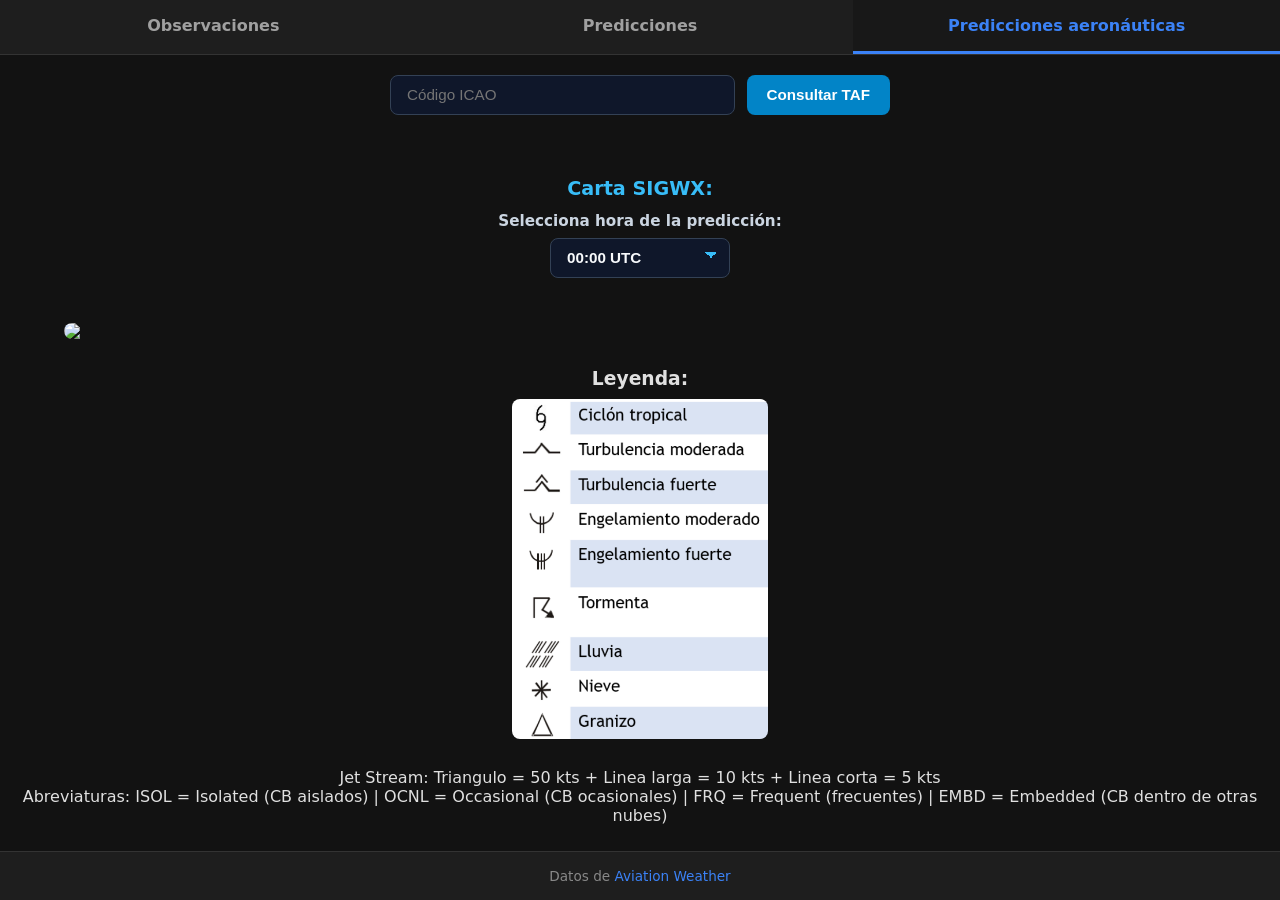
==== aviation.html @ 2f554a5f "Add files via upload" ====
<!DOCTYPE html>
<html lang="es">
<head>
  <meta charset="UTF-8">
  <meta name="viewport" content="width=device-width, initial-scale=1.0">
  <title>Predicciones Aeronáuticas (TAF)</title>
  <link rel="stylesheet" href="styles_aviation.css">
</head>
<body>
  <nav class="main-nav">
    <a href="index.html" class="nav-btn">Observaciones</a>
    <a href="predicciones.html" class="nav-btn">Predicciones</a>
    <a href="aviation.html" class="nav-btn active">Predicciones aeronáuticas</a>
  </nav>
  <main class="content-container">
    <section class="obs-section">
      <div class="search-box">
        <input type="text" id="taf-input" placeholder="Código ICAO">
        <button id="taf-btn">Consultar TAF</button>
      </div>
      <div id="taf-display" class="taf-container"></div>
    </section>
    <section>
      <div class="model-title">Carta SIGWX:</div>
      <label for="vedurRun" class="vedurRun">Selecciona hora de la predicción:</label>
      <select id="vedurRun" class="vedurRun">
        <option value="0000">00:00 UTC</option>
        <option value="0600">06:00 UTC</option>
        <option value="1200">12:00 UTC</option>
        <option value="1800">18:00 UTC</option>
      </select>
      <br>
      <img id="vedurImage" src="https://www.vedur.is/photos/flugkort/PGDE14_EGRR_0000.png">
      <br>
      <h3 style="text-align: center;">Leyenda:</h3>
      <img class="simbolos-image" src="simbolos.png">
      <br>
      <p style="text-align: center;">Jet Stream: Triangulo = 50 kts + Linea larga = 10 kts + Linea corta = 5 kts</p>
      <p style="text-align: center;">Abreviaturas: ISOL = Isolated (CB aislados) | OCNL = Occasional (CB ocasionales) | FRQ = Frequent (frecuentes) | EMBD = Embedded (CB dentro de otras nubes)</p>
    </section>
  </main>
  <footer class="main-footer">
    <p>Datos de <a href="https://aviationweather.gov/" target="_blank" rel="noopener">Aviation Weather</a></p>
  </footer>
  <script src="script_aviation.js"></script>
</body>
</html>
---- styles_aviation.css ----
* {
  box-sizing: border-box;
  margin: 0;
  padding: 0;
}

body {
  font-family: system-ui, -apple-system, BlinkMacSystemFont, "Segoe UI", Roboto, sans-serif;
  background-color: #121212;
  color: #e0e0e0;
  display: flex;
  flex-direction: column;
  min-height: 100vh;
}

.main-nav {
  width: 100%;
  background-color: #1e1e1e;
  display: flex;
  border-bottom: 1px solid #333;
}

.nav-btn {
  flex: 1;
  text-align: center;
  padding: 16px 0;
  color: #a0a0a0;
  text-decoration: none;
  font-weight: 600;
  font-size: 1rem;
  transition: background-color 0.2s, color 0.2s;
}

.nav-btn:hover {
  background-color: #2a2a2a;
  color: #ffffff;
}

.nav-btn.active {
  color: #3b82f6;
  background-color: #181818;
  border-bottom: 3px solid #3b82f6;
}

.content-container {
  flex: 1;
  display: flex;
  flex-direction: column;
  align-items: center;
  padding: 20px;
  gap: 30px;
  width: 100%;
}

.obs-section {
  width: 100%;
  max-width: 1000px;
  display: flex;
  flex-direction: column;
  align-items: center;
  gap: 16px;
}

.search-box {
  display: flex;
  gap: 0.75rem;
  width: 100%;
  max-width: 500px;
}

#taf-input {
  flex: 1;
  padding: 0.65rem 1rem;
  border-radius: 8px;
  border: 1px solid #334155;
  background-color: #0f172a;
  color: #f8fafc;
  font-size: 0.95rem;
  outline: none;
  transition: border-color 0.2s;
}

#taf-input:focus {
  border-color: #38bdf8;
}

#taf-btn {
  padding: 0.65rem 1.25rem;
  border-radius: 8px;
  border: none;
  background-color: #0284c7;
  color: #ffffff;
  font-weight: 600;
  font-size: 0.95rem;
  cursor: pointer;
  transition: background-color 0.2s;
}

#taf-btn:hover {
  background-color: #0369a1;
}

#taf-btn:disabled {
  background-color: #475569;
  cursor: not-allowed;
}

.taf-grid {
  width: 100%;
  display: flex;
  flex-direction: column;
  gap: 2rem;
  margin-top: 1rem;
}

.taf-card {
  background: #1e293b;
  border-radius: 12px;
  padding: 1.25rem;
  color: #f8fafc;
  border: 1px solid #334155;
  box-shadow: 0 4px 6px -1px rgba(0, 0, 0, 0.1);
  display: flex;
  flex-direction: column;
  gap: 1rem;
}

.taf-header {
  display: flex;
  justify-content: space-between;
  align-items: flex-start;
  border-bottom: 1px solid #334155;
  padding-bottom: 0.75rem;
}

.taf-title h3 {
  margin: 0;
  font-size: 1.3rem;
  color: #38bdf8;
}

.taf-title span {
  font-size: 0.82rem;
  color: #94a3b8;
}

.taf-validity {
  background: #0f172a;
  padding: 0.4rem 0.75rem;
  border-radius: 6px;
  border: 1px solid #334155;
  font-size: 0.85rem;
  font-weight: 600;
  color: #38bdf8;
}

.taf-body {
  display: flex;
  flex-direction: column;
  gap: 1rem;
}

.fcst-timeline {
  display: flex;
  flex-direction: column;
  gap: 0.85rem;
}

.fcst-block {
  background: #0f172a;
  border-radius: 8px;
  padding: 0.85rem 1rem;
  border-left: 4px solid #3b82f6;
  display: flex;
  flex-direction: column;
  gap: 0.6rem;
}

.fcst-block.becmg {
  border-left-color: #f59e0b;
}

.fcst-block.tempo {
  border-left-color: #ec4899;
}

.fcst-block-header {
  display: flex;
  justify-content: space-between;
  align-items: center;
  border-bottom: 1px solid #1e293b;
  padding-bottom: 0.4rem;
}

.fcst-type-badge {
  font-size: 0.75rem;
  font-weight: bold;
  padding: 0.2rem 0.5rem;
  border-radius: 4px;
  text-transform: uppercase;
}

.badge-base { background: #1e3a8a; color: #93c5fd; }
.badge-becmg { background: #78350f; color: #fde68a; }
.badge-tempo { background: #831843; color: #fbcfe8; }

.fcst-time-range {
  font-size: 0.82rem;
  color: #94a3b8;
  font-family: monospace;
}

.fcst-details {
  display: grid;
  grid-template-columns: repeat(auto-fit, minmax(180px, 1fr));
  gap: 0.75rem;
}

.fcst-item {
  display: flex;
  flex-direction: column;
}

.fcst-label {
  font-size: 0.72rem;
  color: #94a3b8;
}

.fcst-value {
  font-size: 0.95rem;
  font-weight: 600;
}

.cloud-list {
  display: flex;
  flex-wrap: wrap;
  gap: 0.4rem;
  margin-top: 0.2rem;
}

.cloud-pill {
  background: #1e293b;
  padding: 0.2rem 0.5rem;
  border-radius: 4px;
  font-size: 0.8rem;
  color: #e2e8f0;
}

.raw-taf {
  font-family: monospace;
  font-size: 0.8rem;
  background: #090d16;
  padding: 0.75rem;
  border-radius: 6px;
  color: #a7f3d0;
  word-break: break-all;
  line-height: 1.4;
}

.main-footer {
  text-align: center;
  padding: 16px;
  background-color: #1e1e1e;
  border-top: 1px solid #333;
  color: #888;
  font-size: 0.85rem;
}

.main-footer a {
  color: #3b82f6;
  text-decoration: none;
}

.main-footer a:hover {
  text-decoration: underline;
}

.taf-container {
  width: 100%;
  display: flex;
  flex-direction: column;
  gap: 2rem;
  margin-top: 1rem;
}

.table-wrapper {
  width: 100%;
  overflow-x: auto;
  background: #0f172a;
  border-radius: 8px;
  border: 1px solid #334155;
  margin-top: 0.5rem;
}

.taf-table {
  width: 100%;
  border-collapse: collapse;
  font-size: 0.85rem;
  white-space: nowrap;
}

.taf-table th,
.taf-table td {
  padding: 0.6rem 0.8rem;
  border: 1px solid #1e293b;
  text-align: center;
}

.taf-table th {
  background-color: #1e293b;
  color: #38bdf8;
  font-family: monospace;
}

.cell-label {
  position: sticky;
  left: 0;
  background-color: #1e293b;
  color: #f8fafc;
  font-weight: bold;
  text-align: left !important;
  z-index: 2;
  min-width: 120px;
}

.taf-table th.cell-label {
  background-color: #0f172a;
  z-index: 3;
}

.cell-change {
  border-radius: 4px;
  padding: 0.2rem 0.4rem;
  margin-top: 0.3rem;
  font-size: 0.78rem;
}

.cell-change-tempo {
  background-color: rgba(236, 72, 153, 0.15);
  border: 1px dashed #ec4899 !important;
}

.cell-change-becmg {
  background-color: rgba(245, 158, 11, 0.15);
  border: 1px dashed #f59e0b !important;
}

.change-tag {
  font-weight: bold;
  font-size: 0.7rem;
  display: block;
}

.tag-tempo {
  color: #f472b6;
}

.tag-becmg {
  color: #fbbf24;
}
.tempo-tag {
  color: #f472b6;
  font-weight: bold;
  font-size: 0.7rem;
  display: block;
}

.model-title {
    font-weight: bold;
    text-align: center;
    font-size: 1.2rem;
    color: #38bdf8;
    margin-bottom: 12px;
}

label.vedurRun {
    display: block;
    text-align: center;
    margin-bottom: 8px;
    color: #cbd5e1;
    font-size: 0.95rem;
    font-weight: 600;
}

select.vedurRun {
    display: block;
    margin: 0 auto 16px auto;
    padding: 0.65rem 2.5rem 0.65rem 1rem;

    background-color: #0f172a;
    color: #f8fafc;

    border: 1px solid #334155;
    border-radius: 8px;

    font-size: 0.95rem;
    font-weight: 600;

    cursor: pointer;
    outline: none;

    transition: border-color .2s ease,
                box-shadow .2s ease,
                background-color .2s ease;

    appearance: none;
    -webkit-appearance: none;
    -moz-appearance: none;

    min-width: 180px;

    background-image:
        linear-gradient(45deg, transparent 50%, #38bdf8 50%),
        linear-gradient(135deg, #38bdf8 50%, transparent 50%);
    background-position:
        calc(100% - 18px) calc(50% - 3px),
        calc(100% - 12px) calc(50% - 3px);
    background-size: 6px 6px;
    background-repeat: no-repeat;
}

select.vedurRun:hover {
    border-color: #38bdf8;
    background-color: #111c31;
}

select.vedurRun:focus {
    border-color: #38bdf8;
    box-shadow: 0 0 0 3px rgba(56, 189, 248, 0.2);
}

#vedurImage{
    display:block;
    margin:10px auto;
    border-radius:8px;

    width:auto;
    height:auto;

    max-width:90vw;
    max-height:98vh;
}

.simbolos-image{
    width:clamp(180px, 20vw, 300px);
    height:auto;
    display:block;
    margin:10px auto;
    border-radius:8px;
}
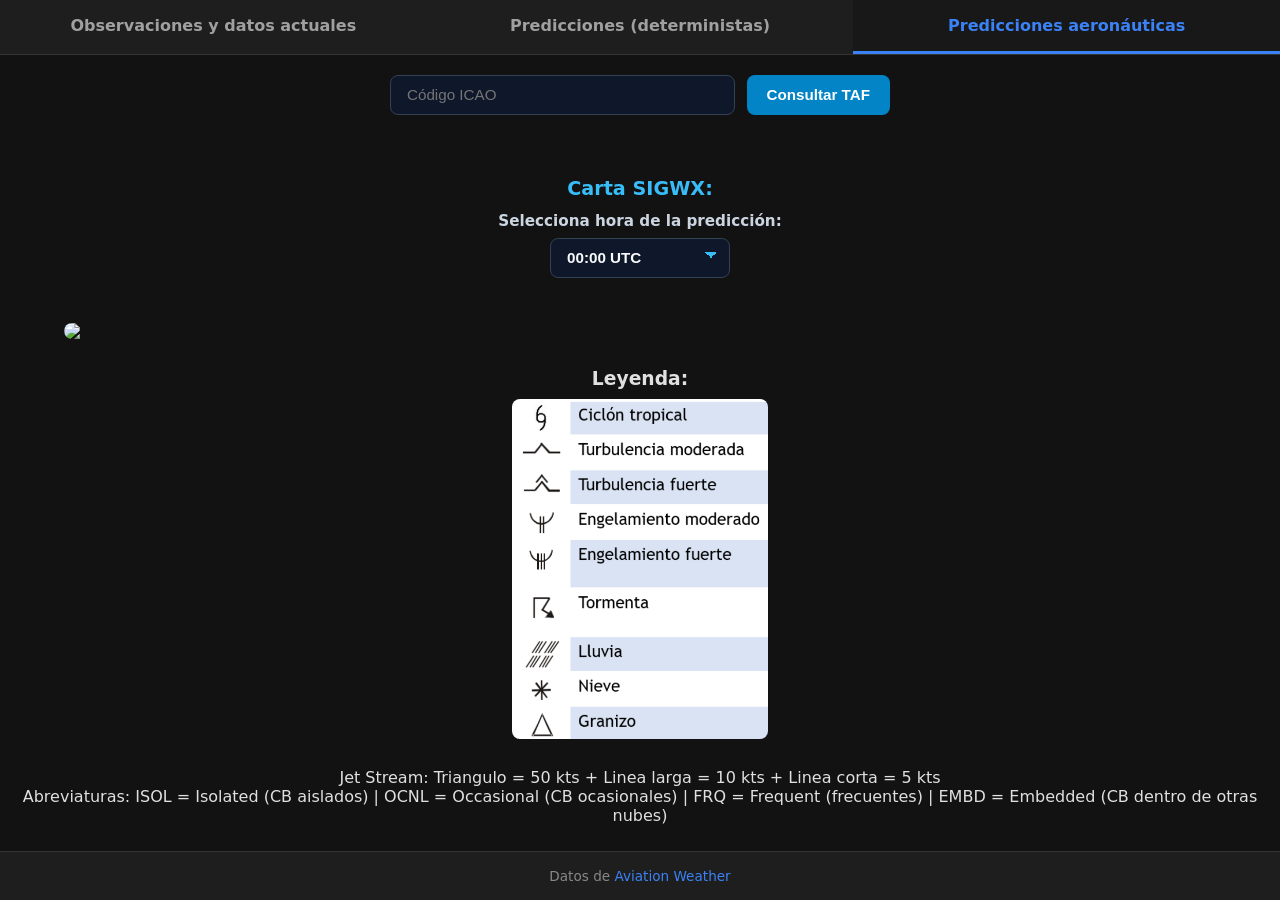
==== commit f9aa50b1: "Mejora botones navegación" ====
--- a/aviation.html
+++ b/aviation.html
@@ -3,13 +3,13 @@
 <head>
   <meta charset="UTF-8">
   <meta name="viewport" content="width=device-width, initial-scale=1.0">
-  <title>Predicciones Aeronáuticas (TAF)</title>
+  <title>Predicciones Aeronáuticas</title>
   <link rel="stylesheet" href="styles_aviation.css">
 </head>
 <body>
   <nav class="main-nav">
-    <a href="index.html" class="nav-btn">Observaciones</a>
-    <a href="predicciones.html" class="nav-btn">Predicciones</a>
+    <a href="index.html" class="nav-btn">Observaciones y datos actuales</a>
+    <a href="predicciones.html" class="nav-btn">Predicciones (deterministas)</a>
     <a href="aviation.html" class="nav-btn active">Predicciones aeronáuticas</a>
   </nav>
   <main class="content-container">
@@ -44,4 +44,4 @@
   </footer>
   <script src="script_aviation.js"></script>
 </body>
-</html>+</html>
--- a/styles_aviation.css
+++ b/styles_aviation.css
@@ -335,35 +335,53 @@
   font-size: 0.78rem;
 }
 
-.cell-change-tempo {
-  background-color: rgba(236, 72, 153, 0.15);
-  border: 1px dashed #ec4899 !important;
-}
-
-.cell-change-becmg {
-  background-color: rgba(245, 158, 11, 0.15);
-  border: 1px dashed #f59e0b !important;
-}
-
 .change-tag {
   font-weight: bold;
   font-size: 0.7rem;
   display: block;
 }
 
-.tag-tempo {
-  color: #f472b6;
-}
-
-.tag-becmg {
-  color: #fbbf24;
-}
-.tempo-tag {
-  color: #f472b6;
-  font-weight: bold;
-  font-size: 0.7rem;
-  display: block;
-}
+.cell-change.change-color-0 {
+  background-color: rgba(59, 130, 246, 0.15);
+  border: 1px dashed #3b82f6 !important;
+  color: #93c5fd;
+}
+.cell-change.change-color-0 .change-tag { color: #60a5fa; }
+
+.cell-change.change-color-1 {
+  background-color: rgba(239, 68, 68, 0.15);
+  border: 1px dashed #ef4444 !important;
+  color: #fca5a5;
+}
+.cell-change.change-color-1 .change-tag { color: #f87171; }
+
+.cell-change.change-color-2 {
+  background-color: rgba(234, 179, 8, 0.15);
+  border: 1px dashed #eab308 !important;
+  color: #fde047;
+}
+.cell-change.change-color-2 .change-tag { color: #facc15; }
+
+.cell-change.change-color-3 {
+  background-color: rgba(34, 197, 94, 0.15);
+  border: 1px dashed #22c55e !important;
+  color: #86efac;
+}
+.cell-change.change-color-3 .change-tag { color: #4ade80; }
+
+.cell-change.change-color-4 {
+  background-color: rgba(249, 115, 22, 0.15);
+  border: 1px dashed #f97316 !important;
+  color: #fdba74;
+}
+.cell-change.change-color-4 .change-tag { color: #fb923c; }
+
+.cell-change.change-color-5 {
+  background-color: rgba(236, 72, 153, 0.15);
+  border: 1px dashed #ec4899 !important;
+  color: #fbcfe8;
+}
+.cell-change.change-color-5 .change-tag { color: #f472b6; }
 
 .model-title {
     font-weight: bold;
@@ -447,4 +465,39 @@
     display:block;
     margin:10px auto;
     border-radius:8px;
-}+}
+
+.taf-temps {
+  display: flex;
+  gap: 1.5rem;
+  background: #0f172a;
+  padding: 0.6rem 1rem;
+  border-radius: 8px;
+  border: 1px solid #334155;
+  font-size: 0.9rem;
+  font-weight: 600;
+}
+
+.temp-max {
+  color: #ef4444;
+}
+
+.temp-min {
+  color: #38bdf8;
+}
+
+.cloud-type-badge {
+  padding: 1px 5px;
+  border-radius: 4px;
+  font-size: 0.8rem;
+}
+
+.cloud-type-badge.cb {
+  color: #ef4444;
+  background: rgba(239, 68, 68, 0.15);
+}
+
+.cloud-type-badge.tcu {
+  color: #f97316;
+  background: rgba(249, 115, 22, 0.15);
+}
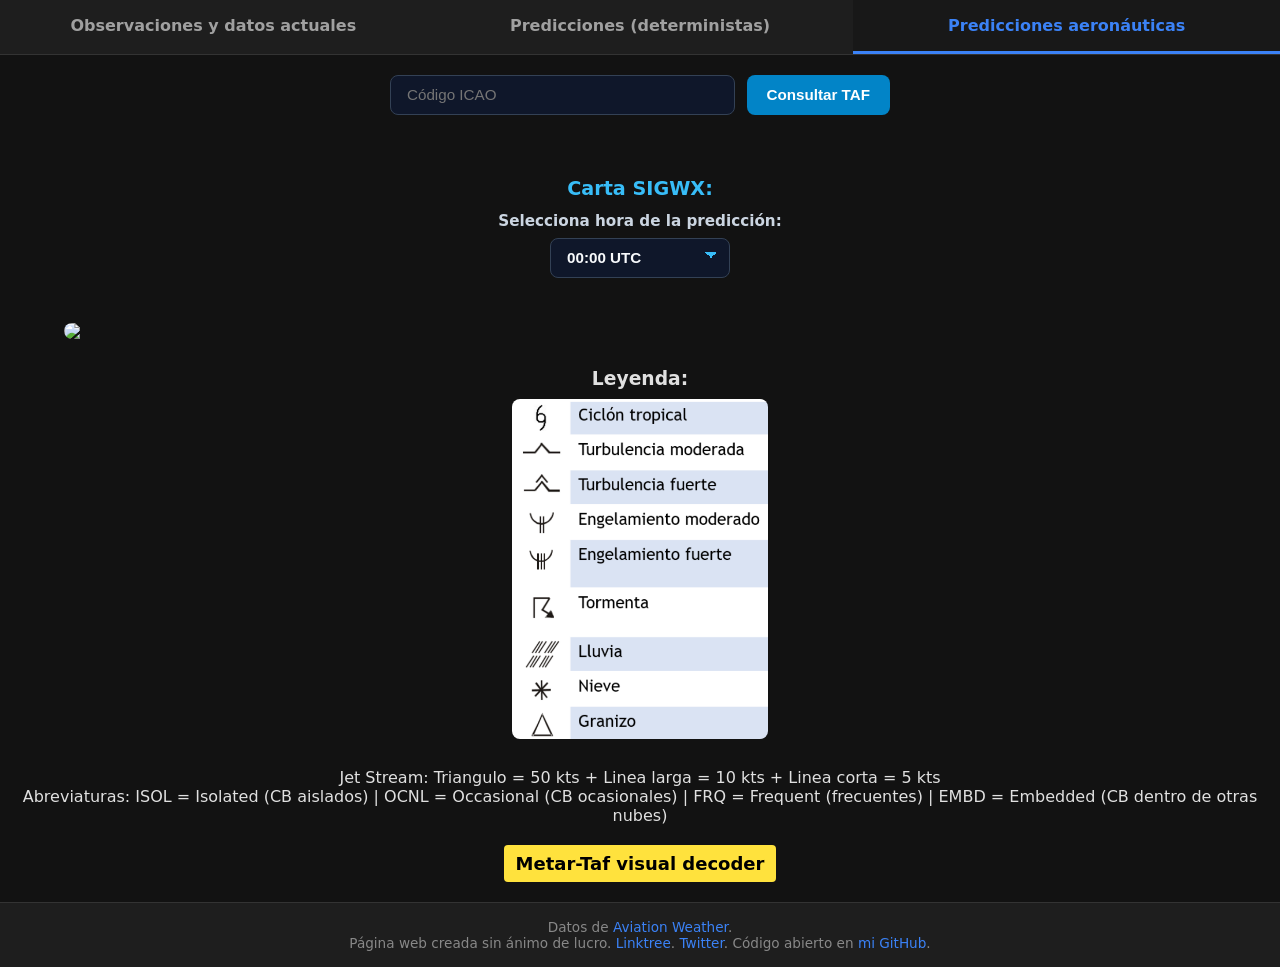
==== commit 43454937: "mejora decodificación TAF" ====
--- a/aviation.html
+++ b/aviation.html
@@ -39,9 +39,12 @@
       <p style="text-align: center;">Abreviaturas: ISOL = Isolated (CB aislados) | OCNL = Occasional (CB ocasionales) | FRQ = Frequent (frecuentes) | EMBD = Embedded (CB dentro de otras nubes)</p>
     </section>
   </main>
+  <section class="external-links" aria-label="Otros decodificadores meteorológicos">
+    <a class="external-link-button" href="https://metar-taf.com/?c=409002.43396.6" target="_blank" rel="noopener noreferrer">Metar-Taf visual decoder</a>
+  </section>
   <footer class="main-footer">
-    <p>Datos de <a href="https://aviationweather.gov/" target="_blank" rel="noopener">Aviation Weather</a></p>
+    <p>Datos de <a href="https://aviationweather.gov/" target="_blank" rel="noopener">Aviation Weather</a>. <br> Página web creada sin ánimo de lucro. <a href="https://linktr.ee/andreubusom" target="_blank">Linktree</a>. <a href="https://x.com/AndreuBusom" target="_blank">Twitter</a>. Código abierto en <a href="https://github.com/Nukethefox/My-Weather-Dashboard" target="_blank">mi GitHub</a>.</p>
   </footer>
   <script src="script_aviation.js"></script>
 </body>
-</html>
+</html>
--- a/styles_aviation.css
+++ b/styles_aviation.css
@@ -266,6 +266,31 @@
   font-size: 0.85rem;
 }
 
+.external-links {
+  display: flex;
+  justify-content: center;
+  flex-wrap: wrap;
+  gap: 12px;
+  width: 100%;
+  padding: 0 20px 20px;
+}
+
+.external-link-button {
+  display: inline-block;
+  padding: 8px 12px;
+  border-radius: 4px;
+  background-color: #ffe23d;
+  color: #000;
+  font-size: 18px;
+  font-weight: bold;
+  text-align: center;
+  text-decoration: none;
+}
+
+.external-link-button:hover {
+  background-color: #ffd000;
+}
+
 .main-footer a {
   color: #3b82f6;
   text-decoration: none;
@@ -500,4 +525,4 @@
 .cloud-type-badge.tcu {
   color: #f97316;
   background: rgba(249, 115, 22, 0.15);
-}
+}
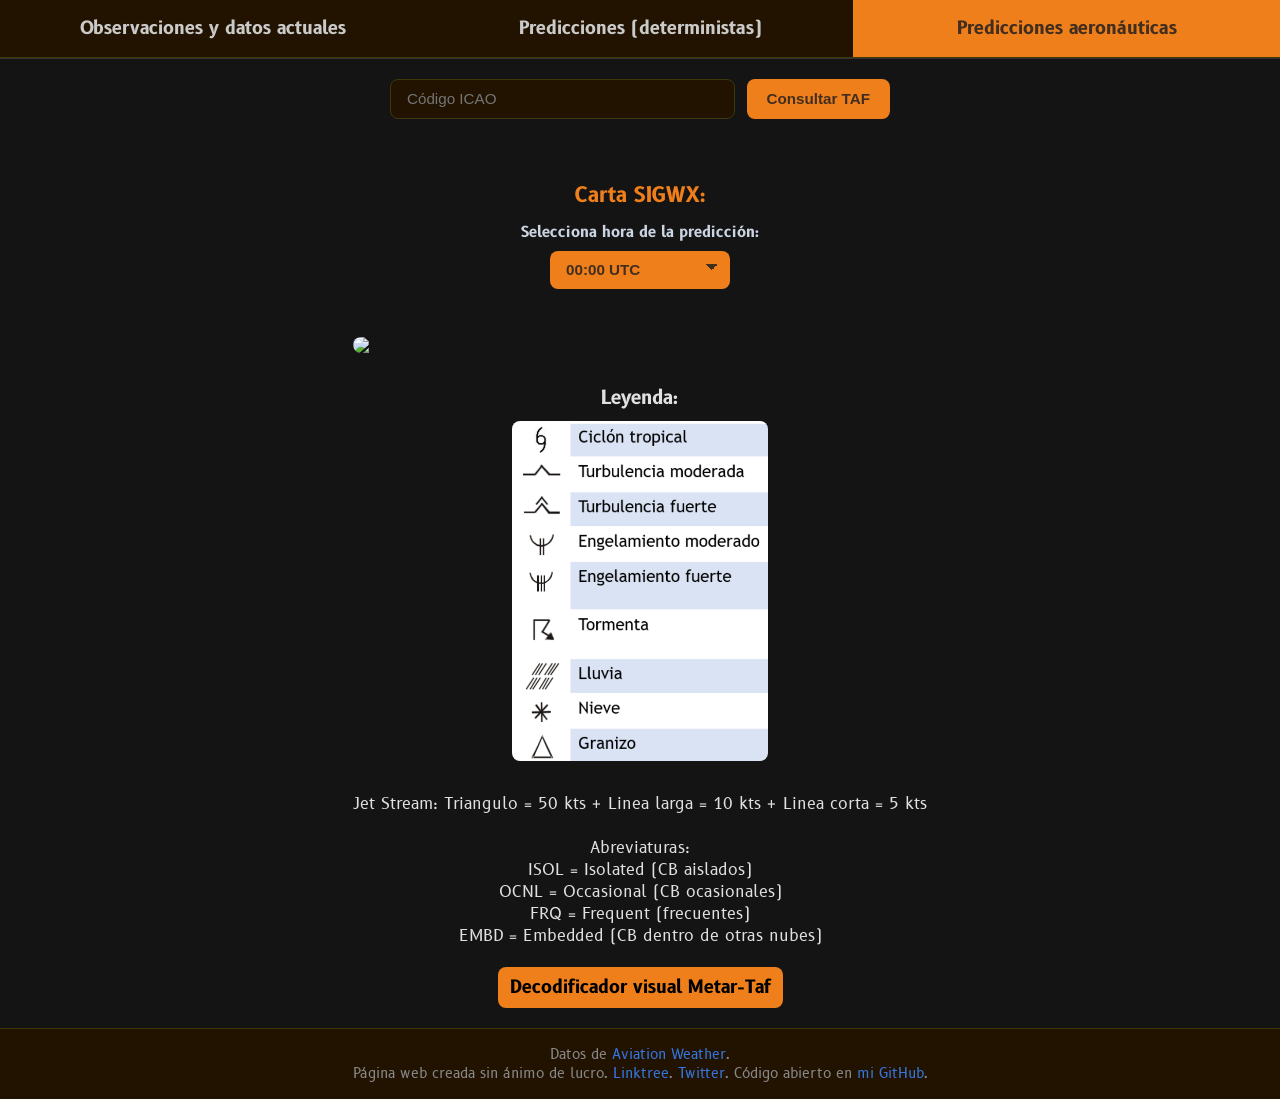
==== commit 1fa994cf: "Añadidos estilos nuevos" ====
--- a/aviation.html
+++ b/aviation.html
@@ -36,11 +36,11 @@
       <img class="simbolos-image" src="simbolos.png">
       <br>
       <p style="text-align: center;">Jet Stream: Triangulo = 50 kts + Linea larga = 10 kts + Linea corta = 5 kts</p>
-      <p style="text-align: center;">Abreviaturas: ISOL = Isolated (CB aislados) | OCNL = Occasional (CB ocasionales) | FRQ = Frequent (frecuentes) | EMBD = Embedded (CB dentro de otras nubes)</p>
+      <p style="text-align: center;"><br>Abreviaturas: <br>ISOL = Isolated (CB aislados)<br>OCNL = Occasional (CB ocasionales)<br>FRQ = Frequent (frecuentes)<br>EMBD = Embedded (CB dentro de otras nubes)</p>
     </section>
   </main>
   <section class="external-links" aria-label="Otros decodificadores meteorológicos">
-    <a class="external-link-button" href="https://metar-taf.com/?c=409002.43396.6" target="_blank" rel="noopener noreferrer">Metar-Taf visual decoder</a>
+    <a class="external-link-button" href="https://metar-taf.com/?c=409002.43396.6" target="_blank" rel="noopener noreferrer">Decodificador visual Metar-Taf</a>
   </section>
   <footer class="main-footer">
     <p>Datos de <a href="https://aviationweather.gov/" target="_blank" rel="noopener">Aviation Weather</a>. <br> Página web creada sin ánimo de lucro. <a href="https://linktr.ee/andreubusom" target="_blank">Linktree</a>. <a href="https://x.com/AndreuBusom" target="_blank">Twitter</a>. Código abierto en <a href="https://github.com/Nukethefox/My-Weather-Dashboard" target="_blank">mi GitHub</a>.</p>
--- a/styles_aviation.css
+++ b/styles_aviation.css
@@ -4,9 +4,30 @@
   padding: 0;
 }
 
+@font-face {
+  font-family: 'B612cockpitFONT';
+  src: url('B612/B612-Regular.ttf') format('truetype');
+  font-weight: normal;
+  font-style: normal;
+}
+
+@font-face {
+  font-family: 'B612cockpitFONT';
+  src: url('B612/B612-Bold.ttf') format('truetype');
+  font-weight: bold;
+  font-style: normal;
+}
+
+@font-face {
+  font-family: 'B612cockpitFONT';
+  src: url('B612/B612-Italic.ttf') format('truetype');
+  font-weight: normal;
+  font-style: italic;
+}
+
 body {
-  font-family: system-ui, -apple-system, BlinkMacSystemFont, "Segoe UI", Roboto, sans-serif;
-  background-color: #121212;
+  font-family: 'B612cockpitFONT', sans-serif;
+  background-color: #141414;
   color: #e0e0e0;
   display: flex;
   flex-direction: column;
@@ -24,22 +45,23 @@
   flex: 1;
   text-align: center;
   padding: 16px 0;
-  color: #a0a0a0;
+  color: #cacaca;
   text-decoration: none;
   font-weight: 600;
-  font-size: 1rem;
-  transition: background-color 0.2s, color 0.2s;
+  font-size: 1.15rem;
+  background-color: #221300;
+  border-bottom: 1px solid #3d3808;
 }
 
 .nav-btn:hover {
-  background-color: #2a2a2a;
-  color: #ffffff;
+  background-color: #ffc615;
+  color: #422e1f;
 }
 
 .nav-btn.active {
-  color: #3b82f6;
-  background-color: #181818;
-  border-bottom: 3px solid #3b82f6;
+  color: #422e1f;
+  font-weight: bold;
+  background-color: #ef7f1a;
 }
 
 .content-container {
@@ -72,8 +94,8 @@
   flex: 1;
   padding: 0.65rem 1rem;
   border-radius: 8px;
-  border: 1px solid #334155;
-  background-color: #0f172a;
+  border: 1px solid #3d3808;
+  background-color: #221300;
   color: #f8fafc;
   font-size: 0.95rem;
   outline: none;
@@ -81,15 +103,15 @@
 }
 
 #taf-input:focus {
-  border-color: #38bdf8;
+  border-color: #ffc615;
 }
 
 #taf-btn {
   padding: 0.65rem 1.25rem;
   border-radius: 8px;
   border: none;
-  background-color: #0284c7;
-  color: #ffffff;
+  background-color: #ef7f1a;
+  color: #422e1f;
   font-weight: 600;
   font-size: 0.95rem;
   cursor: pointer;
@@ -97,7 +119,7 @@
 }
 
 #taf-btn:hover {
-  background-color: #0369a1;
+  background-color: #ffc615;
 }
 
 #taf-btn:disabled {
@@ -260,8 +282,8 @@
 .main-footer {
   text-align: center;
   padding: 16px;
-  background-color: #1e1e1e;
-  border-top: 1px solid #333;
+  background-color: #221300;
+  border-top: 1px solid #3d3808;
   color: #888;
   font-size: 0.85rem;
 }
@@ -278,9 +300,11 @@
 .external-link-button {
   display: inline-block;
   padding: 8px 12px;
-  border-radius: 4px;
-  background-color: #ffe23d;
-  color: #000;
+  border-radius: 8px;
+  border: none;
+  background-color: #ef7f1a;
+  color: #000000;
+  cursor: pointer;
   font-size: 18px;
   font-weight: bold;
   text-align: center;
@@ -288,11 +312,11 @@
 }
 
 .external-link-button:hover {
-  background-color: #ffd000;
+  background-color: #ffc615;
 }
 
 .main-footer a {
-  color: #3b82f6;
+  color: #3577e0;
   text-decoration: none;
 }
 
@@ -409,11 +433,11 @@
 .cell-change.change-color-5 .change-tag { color: #f472b6; }
 
 .model-title {
-    font-weight: bold;
-    text-align: center;
-    font-size: 1.2rem;
-    color: #38bdf8;
-    margin-bottom: 12px;
+  font-weight: bold;
+  text-align: center;
+  font-size: 1.3rem;
+  color: #ef7f1a;
+  margin-bottom: 12px;
 }
 
 label.vedurRun {
@@ -430,10 +454,10 @@
     margin: 0 auto 16px auto;
     padding: 0.65rem 2.5rem 0.65rem 1rem;
 
-    background-color: #0f172a;
-    color: #f8fafc;
-
-    border: 1px solid #334155;
+    background-color: #ef7f1a;
+    color: #422e1f;
+
+    border: none;
     border-radius: 8px;
 
     font-size: 0.95rem;
@@ -453,8 +477,8 @@
     min-width: 180px;
 
     background-image:
-        linear-gradient(45deg, transparent 50%, #38bdf8 50%),
-        linear-gradient(135deg, #38bdf8 50%, transparent 50%);
+        linear-gradient(45deg, transparent 50%, #422e1f 50%),
+        linear-gradient(135deg, #422e1f 50%, transparent 50%);
     background-position:
         calc(100% - 18px) calc(50% - 3px),
         calc(100% - 12px) calc(50% - 3px);
@@ -463,12 +487,13 @@
 }
 
 select.vedurRun:hover {
-    border-color: #38bdf8;
-    background-color: #111c31;
+    border-color: #ef7f1a;
+    background-color: #ffc615;
+    color: #422e1f;
 }
 
 select.vedurRun:focus {
-    border-color: #38bdf8;
+    border-color: #ef7f1a;
     box-shadow: 0 0 0 3px rgba(56, 189, 248, 0.2);
 }
 
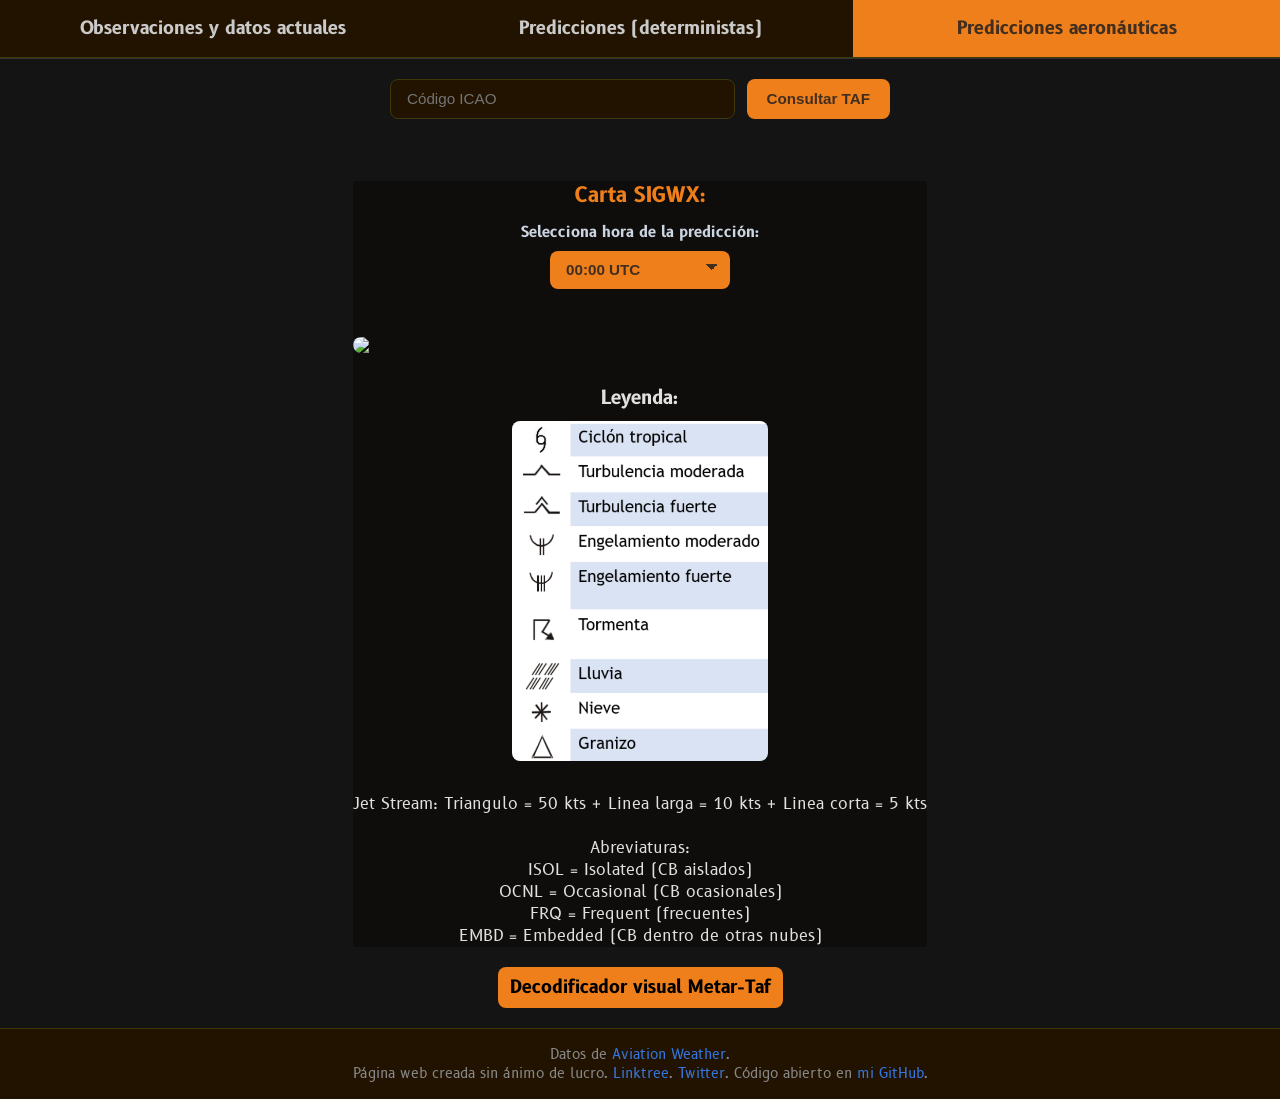
==== commit d362dd3d: "Mejoras estilo" ====
--- a/aviation.html
+++ b/aviation.html
@@ -20,7 +20,7 @@
       </div>
       <div id="taf-display" class="taf-container"></div>
     </section>
-    <section>
+    <section style="border: none; background: #0f0d0b;">
       <div class="model-title">Carta SIGWX:</div>
       <label for="vedurRun" class="vedurRun">Selecciona hora de la predicción:</label>
       <select id="vedurRun" class="vedurRun">
